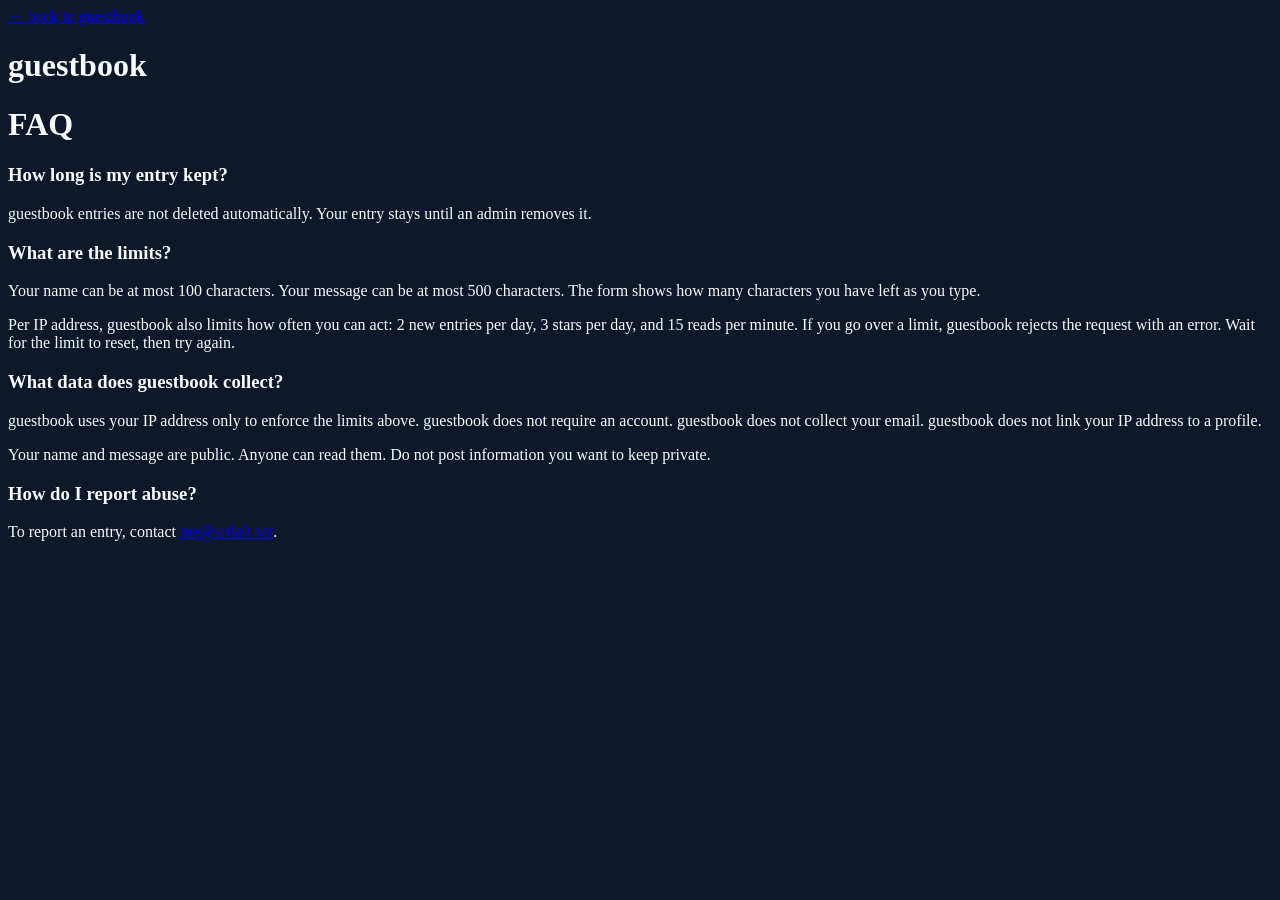
==== faq.html @ 1a94d4bb "fix critical stored XSS and gateway-IP rate-limit bug, add name/message length limits with live coun" ====
<!DOCTYPE html>
<html lang="en">

<head>
    <meta charset="UTF-8">
    <meta name="viewport" content="width=device-width, initial-scale=1.0">

    <meta property="og:title" content="guestbook | FAQ">
    <meta property="og:description" content="posting limits and data policy for guestbook.">
    <meta property="og:site_name" content="guestbook">
    <meta property="og:image" content="https://arda0.net/assets/favicon">
    <meta property="og:url" content="https://arda0.net/guestbook/faq">
    <link rel="icon" href="/assets/favicon">

    <title>guestbook | FAQ</title>
    <script src="https://arda0.net/assets/tailwind.min.js"></script>
    <style>
        .glass {
            background: rgba(255, 255, 255, 0.05);
            backdrop-filter: blur(10px);
        }

        body {
            background: #0f172a;
            color: #f8fafc;
        }
    </style>
</head>

<header class="w-full max-w-2xl mx-auto px-4 py-8 flex justify-between items-end">
    <div class="flex flex-col gap-1">
        <a href="/guestbook/" target="_self"
            class="text-[10px] font-bold text-blue-400 hover:text-blue-300 transition-colors tracking-[0.2em] uppercase flex items-center gap-2">
            <span>←</span> back to guestbook
        </a>
        <h1 class="text-3xl font-black text-white tracking-tight">
            guest<span class="text-blue-500">book</span>
        </h1>
    </div>
</header>

<div class="max-w-2xl mx-auto px-4 mb-8">
    <div class="h-[1px] w-full bg-gradient-to-r from-transparent via-slate-800 to-transparent"></div>
</div>

<main class="text-slate-200 p-4 flex justify-center">
    <div class="max-w-lg w-full space-y-4 pb-16">
        <header class="mb-4 text-center">
            <h1 class="text-2xl font-extrabold text-white tracking-tight mb-2">FAQ</h1>
            <div class="h-1 w-12 bg-blue-500 mx-auto rounded-full"></div>
        </header>

        <div class="glass-panel p-6 rounded-2xl shadow-2xl border border-slate-800 bg-slate-900/40 space-y-2">
            <h3 class="text-[10px] font-bold text-blue-400 uppercase tracking-widest">How long is my entry kept?</h3>
            <p class="text-slate-300 text-sm leading-relaxed">
                guestbook entries are not deleted automatically. Your entry stays until an admin removes it.
            </p>
        </div>

        <div class="glass-panel p-6 rounded-2xl shadow-2xl border border-slate-800 bg-slate-900/40 space-y-2">
            <h3 class="text-[10px] font-bold text-blue-400 uppercase tracking-widest">What are the limits?</h3>
            <p class="text-slate-300 text-sm leading-relaxed">
                Your name can be at most 100 characters. Your message can be at most 500 characters. The form
                shows how many characters you have left as you type.
            </p>
            <p class="text-slate-300 text-sm leading-relaxed">
                Per IP address, guestbook also limits how often you can act: 2 new entries per day, 3 stars per
                day, and 15 reads per minute. If you go over a limit, guestbook rejects the request with an
                error. Wait for the limit to reset, then try again.
            </p>
        </div>

        <div class="glass-panel p-6 rounded-2xl shadow-2xl border border-slate-800 bg-slate-900/40 space-y-2">
            <h3 class="text-[10px] font-bold text-blue-400 uppercase tracking-widest">What data does guestbook collect?</h3>
            <p class="text-slate-300 text-sm leading-relaxed">
                guestbook uses your IP address only to enforce the limits above. guestbook does not require an
                account. guestbook does not collect your email. guestbook does not link your IP address to a
                profile.
            </p>
            <p class="text-slate-300 text-sm leading-relaxed">
                Your name and message are public. Anyone can read them. Do not post information you want to
                keep private.
            </p>
        </div>

        <div class="glass-panel p-6 rounded-2xl shadow-2xl border border-slate-800 bg-slate-900/40 space-y-2">
            <h3 class="text-[10px] font-bold text-blue-400 uppercase tracking-widest">How do I report abuse?</h3>
            <p class="text-slate-300 text-sm leading-relaxed">
                To report an entry, contact
                <a href="mailto:me@arda0.net" class="text-blue-400 hover:text-blue-300 transition-colors">me@arda0.net</a>.
            </p>
        </div>
    </div>
</main>

</html>
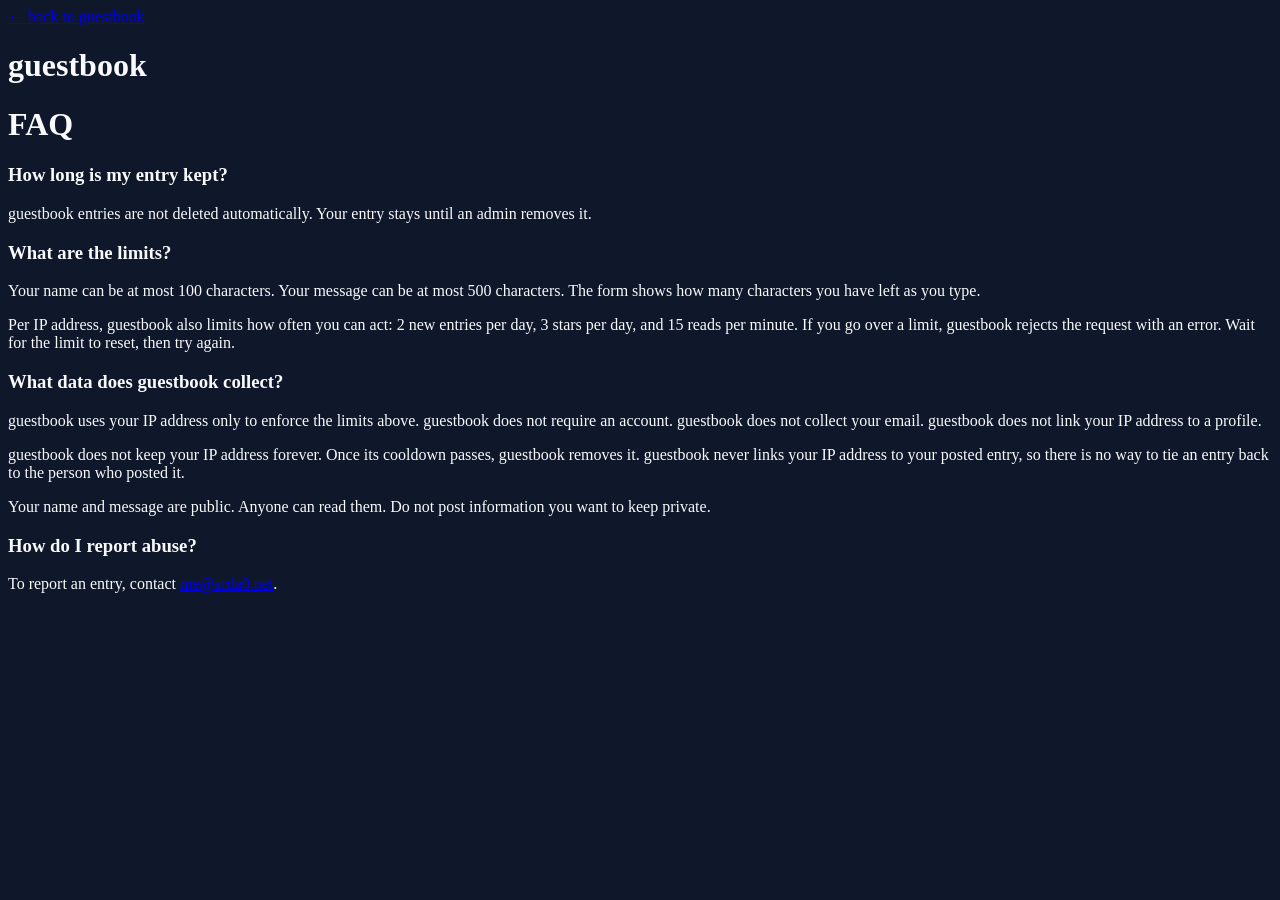
==== commit 36ad8f2f: "Add IP retention and no-content-linkage disclosure to FAQ - states IP addresses aren't kept forever," ====
--- a/faq.html
+++ b/faq.html
@@ -50,16 +50,21 @@
             <div class="h-1 w-12 bg-blue-500 mx-auto rounded-full"></div>
         </header>
 
-        <div class="glass-panel p-6 rounded-2xl shadow-2xl border border-slate-800 bg-slate-900/40 space-y-2">
-            <h3 class="text-[10px] font-bold text-blue-400 uppercase tracking-widest">How long is my entry kept?</h3>
-            <p class="text-slate-300 text-sm leading-relaxed">
+        <div id="faq-list" class="space-y-4"></div>
+    </div>
+</main>
+
+<script>
+    const faqs = [
+        {
+            q: 'How long is my entry kept?',
+            a: `<p class="text-slate-300 text-sm leading-relaxed">
                 guestbook entries are not deleted automatically. Your entry stays until an admin removes it.
-            </p>
-        </div>
-
-        <div class="glass-panel p-6 rounded-2xl shadow-2xl border border-slate-800 bg-slate-900/40 space-y-2">
-            <h3 class="text-[10px] font-bold text-blue-400 uppercase tracking-widest">What are the limits?</h3>
-            <p class="text-slate-300 text-sm leading-relaxed">
+            </p>`,
+        },
+        {
+            q: 'What are the limits?',
+            a: `<p class="text-slate-300 text-sm leading-relaxed">
                 Your name can be at most 100 characters. Your message can be at most 500 characters. The form
                 shows how many characters you have left as you type.
             </p>
@@ -67,30 +72,50 @@
                 Per IP address, guestbook also limits how often you can act: 2 new entries per day, 3 stars per
                 day, and 15 reads per minute. If you go over a limit, guestbook rejects the request with an
                 error. Wait for the limit to reset, then try again.
-            </p>
-        </div>
-
-        <div class="glass-panel p-6 rounded-2xl shadow-2xl border border-slate-800 bg-slate-900/40 space-y-2">
-            <h3 class="text-[10px] font-bold text-blue-400 uppercase tracking-widest">What data does guestbook collect?</h3>
-            <p class="text-slate-300 text-sm leading-relaxed">
+            </p>`,
+        },
+        {
+            q: 'What data does guestbook collect?',
+            a: `<p class="text-slate-300 text-sm leading-relaxed">
                 guestbook uses your IP address only to enforce the limits above. guestbook does not require an
                 account. guestbook does not collect your email. guestbook does not link your IP address to a
                 profile.
             </p>
             <p class="text-slate-300 text-sm leading-relaxed">
+                guestbook does not keep your IP address forever. Once its cooldown passes, guestbook removes it.
+                guestbook never links your IP address to your posted entry, so there is no way to tie an entry
+                back to the person who posted it.
+            </p>
+            <p class="text-slate-300 text-sm leading-relaxed">
                 Your name and message are public. Anyone can read them. Do not post information you want to
                 keep private.
-            </p>
-        </div>
-
-        <div class="glass-panel p-6 rounded-2xl shadow-2xl border border-slate-800 bg-slate-900/40 space-y-2">
-            <h3 class="text-[10px] font-bold text-blue-400 uppercase tracking-widest">How do I report abuse?</h3>
-            <p class="text-slate-300 text-sm leading-relaxed">
+            </p>`,
+        },
+        {
+            q: 'How do I report abuse?',
+            a: `<p class="text-slate-300 text-sm leading-relaxed">
                 To report an entry, contact
                 <a href="mailto:me@arda0.net" class="text-blue-400 hover:text-blue-300 transition-colors">me@arda0.net</a>.
-            </p>
-        </div>
-    </div>
-</main>
+            </p>`,
+        },
+    ];
+
+    const faqList = document.getElementById('faq-list');
+
+    // faqs is a fixed, hardcoded array above (not user input), so building the
+    // answer body via innerHTML here is safe.
+    faqs.forEach(f => {
+        const card = document.createElement('div');
+        card.className = 'glass-panel p-6 rounded-2xl shadow-2xl border border-slate-800 bg-slate-900/40 space-y-2';
+
+        const h3 = document.createElement('h3');
+        h3.className = 'text-[10px] font-bold text-blue-400 uppercase tracking-widest';
+        h3.textContent = f.q;
+
+        card.appendChild(h3);
+        card.insertAdjacentHTML('beforeend', f.a);
+        faqList.appendChild(card);
+    });
+</script>
 
 </html>
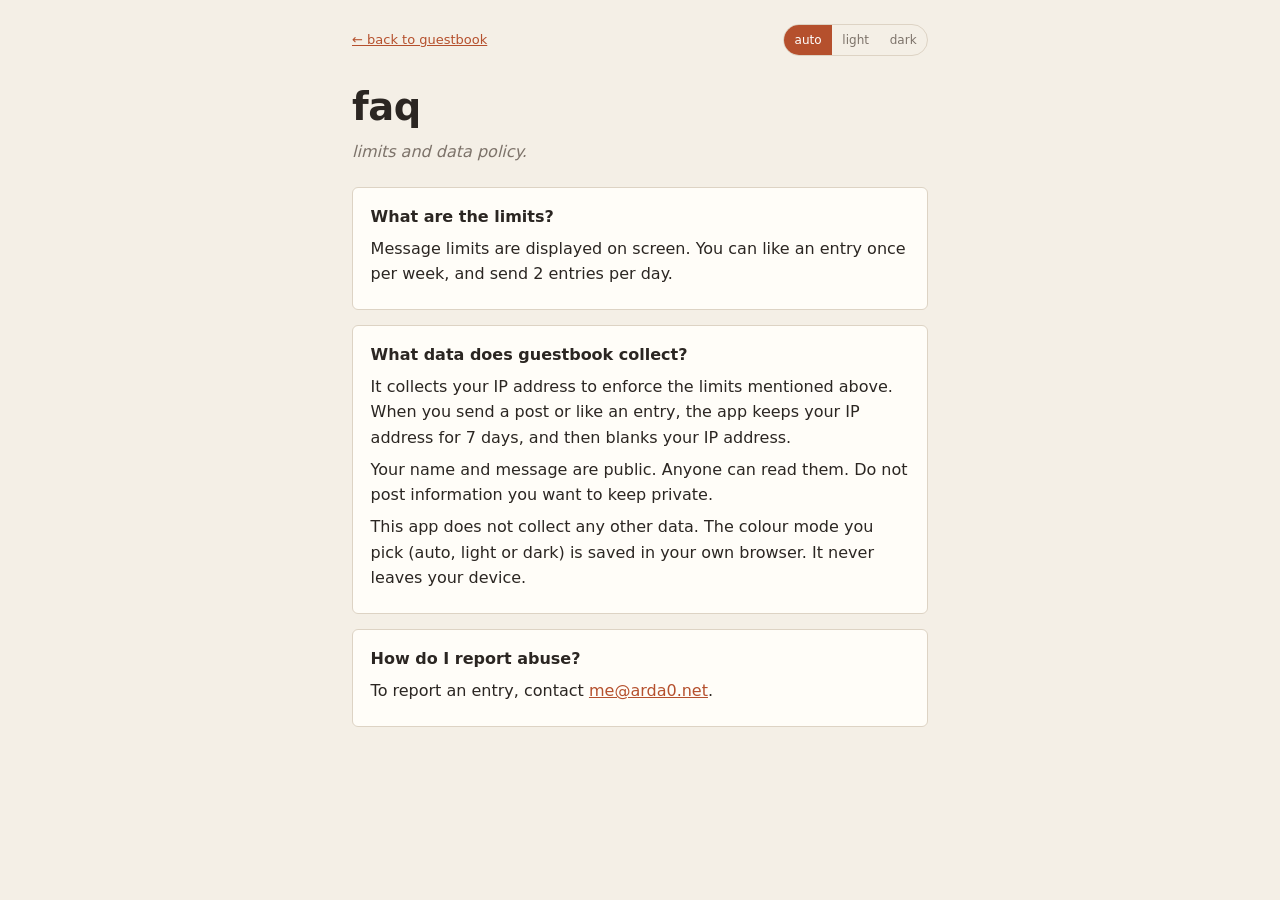
==== commit ea0d3142: "v1.0.0 * revamped look * added color modes * added proper limit enforcement" ====
--- a/faq.html
+++ b/faq.html
@@ -1,121 +1,36 @@
 <!DOCTYPE html>
 <html lang="en">
+<head>
+<meta charset="UTF-8">
+<meta name="viewport" content="width=device-width, initial-scale=1">
+<meta name="color-scheme" content="light dark">
+<meta name="darkreader-lock">
+<meta property="og:title" content="guestbook">
+<meta property="og:description" content="i made this at 3am pls sign it means a lot to me :')">
+<meta property="og:site_name" content="guestbook">
+<meta property="og:image" content="https://arda0.net/assets/favicon">
+<meta property="og:url" content="https://arda0.net/guestbook/faq">
+<link rel="icon" href="/assets/favicon">
+<title>guestbook | faq</title>
+<link rel="stylesheet" href="static/theme.css?v=7">
+<script src="static/theme.js?v=7"></script>
+</head>
+<body>
+<main>
+<div class="top"><a href="/guestbook/">&larr; back to guestbook</a><div class="theme" role="group" aria-label="colour mode"><button type="button" data-mode="auto" aria-pressed="true">auto</button><button type="button" data-mode="light" aria-pressed="false">light</button><button type="button" data-mode="dark" aria-pressed="false">dark</button></div></div>
+<h1>faq</h1>
+<p class="sub">limits and data policy.</p>
 
-<head>
-    <meta charset="UTF-8">
-    <meta name="viewport" content="width=device-width, initial-scale=1.0">
+<section class="qa"><h2>What are the limits?</h2>
+<p>Message limits are displayed on screen. You can like an entry once per week, and send 2 entries per day.</p></section>
 
-    <meta property="og:title" content="guestbook | FAQ">
-    <meta property="og:description" content="posting limits and data policy for guestbook.">
-    <meta property="og:site_name" content="guestbook">
-    <meta property="og:image" content="https://arda0.net/assets/favicon">
-    <meta property="og:url" content="https://arda0.net/guestbook/faq">
-    <link rel="icon" href="/assets/favicon">
+<section class="qa"><h2>What data does guestbook collect?</h2>
+<p>It collects your IP address to enforce the limits mentioned above. When you send a post or like an entry, the app keeps your IP address for 7 days, and then blanks your IP address.</p>
+<p>Your name and message are public. Anyone can read them. Do not post information you want to keep private.</p>
+<p>This app does not collect any other data. The colour mode you pick (auto, light or dark) is saved in your own browser. It never leaves your device.</p></section>
 
-    <title>guestbook | FAQ</title>
-    <script src="https://arda0.net/assets/tailwind.min.js"></script>
-    <style>
-        .glass {
-            background: rgba(255, 255, 255, 0.05);
-            backdrop-filter: blur(10px);
-        }
-
-        body {
-            background: #0f172a;
-            color: #f8fafc;
-        }
-    </style>
-</head>
-
-<header class="w-full max-w-2xl mx-auto px-4 py-8 flex justify-between items-end">
-    <div class="flex flex-col gap-1">
-        <a href="/guestbook/" target="_self"
-            class="text-[10px] font-bold text-blue-400 hover:text-blue-300 transition-colors tracking-[0.2em] uppercase flex items-center gap-2">
-            <span>←</span> back to guestbook
-        </a>
-        <h1 class="text-3xl font-black text-white tracking-tight">
-            guest<span class="text-blue-500">book</span>
-        </h1>
-    </div>
-</header>
-
-<div class="max-w-2xl mx-auto px-4 mb-8">
-    <div class="h-[1px] w-full bg-gradient-to-r from-transparent via-slate-800 to-transparent"></div>
-</div>
-
-<main class="text-slate-200 p-4 flex justify-center">
-    <div class="max-w-lg w-full space-y-4 pb-16">
-        <header class="mb-4 text-center">
-            <h1 class="text-2xl font-extrabold text-white tracking-tight mb-2">FAQ</h1>
-            <div class="h-1 w-12 bg-blue-500 mx-auto rounded-full"></div>
-        </header>
-
-        <div id="faq-list" class="space-y-4"></div>
-    </div>
+<section class="qa"><h2>How do I report abuse?</h2>
+<p>To report an entry, contact <a href="mailto:me@arda0.net">me@arda0.net</a>.</p></section>
 </main>
-
-<script>
-    const faqs = [
-        {
-            q: 'How long is my entry kept?',
-            a: `<p class="text-slate-300 text-sm leading-relaxed">
-                guestbook entries are not deleted automatically. Your entry stays until an admin removes it.
-            </p>`,
-        },
-        {
-            q: 'What are the limits?',
-            a: `<p class="text-slate-300 text-sm leading-relaxed">
-                Your name can be at most 100 characters. Your message can be at most 500 characters. The form
-                shows how many characters you have left as you type.
-            </p>
-            <p class="text-slate-300 text-sm leading-relaxed">
-                Per IP address, guestbook also limits how often you can act: 2 new entries per day, 3 stars per
-                day, and 15 reads per minute. If you go over a limit, guestbook rejects the request with an
-                error. Wait for the limit to reset, then try again.
-            </p>`,
-        },
-        {
-            q: 'What data does guestbook collect?',
-            a: `<p class="text-slate-300 text-sm leading-relaxed">
-                guestbook uses your IP address only to enforce the limits above. guestbook does not require an
-                account. guestbook does not collect your email. guestbook does not link your IP address to a
-                profile.
-            </p>
-            <p class="text-slate-300 text-sm leading-relaxed">
-                guestbook does not keep your IP address forever. Once its cooldown passes, guestbook removes it.
-                guestbook never links your IP address to your posted entry, so there is no way to tie an entry
-                back to the person who posted it.
-            </p>
-            <p class="text-slate-300 text-sm leading-relaxed">
-                Your name and message are public. Anyone can read them. Do not post information you want to
-                keep private.
-            </p>`,
-        },
-        {
-            q: 'How do I report abuse?',
-            a: `<p class="text-slate-300 text-sm leading-relaxed">
-                To report an entry, contact
-                <a href="mailto:me@arda0.net" class="text-blue-400 hover:text-blue-300 transition-colors">me@arda0.net</a>.
-            </p>`,
-        },
-    ];
-
-    const faqList = document.getElementById('faq-list');
-
-    // faqs is a fixed, hardcoded array above (not user input), so building the
-    // answer body via innerHTML here is safe.
-    faqs.forEach(f => {
-        const card = document.createElement('div');
-        card.className = 'glass-panel p-6 rounded-2xl shadow-2xl border border-slate-800 bg-slate-900/40 space-y-2';
-
-        const h3 = document.createElement('h3');
-        h3.className = 'text-[10px] font-bold text-blue-400 uppercase tracking-widest';
-        h3.textContent = f.q;
-
-        card.appendChild(h3);
-        card.insertAdjacentHTML('beforeend', f.a);
-        faqList.appendChild(card);
-    });
-</script>
-
+</body>
 </html>
--- a/static/theme.css
+++ b/static/theme.css
@@ -0,0 +1,78 @@
+@font-face { font-family:'Lato'; font-style:normal; font-weight:400; font-display:swap; src:url(/assets/fonts/lato-latin-400-normal.woff2) format('woff2'); unicode-range:U+0000-00FF,U+0131,U+0152-0153,U+02BB-02BC,U+02C6,U+02DA,U+02DC,U+2000-206F,U+2074,U+20AC,U+2122,U+2191,U+2193,U+2212,U+2215,U+FEFF,U+FFFD; }
+@font-face { font-family:'Lato'; font-style:normal; font-weight:400; font-display:swap; src:url(/assets/fonts/lato-latin-ext-400-normal.woff2) format('woff2'); unicode-range:U+0100-02BA,U+02BD-02C5,U+02C7-02CC,U+02CE-02D7,U+02DD-02FF,U+0304,U+0308,U+0329,U+1D00-1DBF,U+1E00-1E9F,U+1EF2-1EFF,U+2020,U+20A0-20AB,U+20AD-20C0,U+2113,U+2C60-2C7F,U+A720-A7FF; }
+@font-face { font-family:'Lato'; font-style:normal; font-weight:700; font-display:swap; src:url(/assets/fonts/lato-latin-700-normal.woff2) format('woff2'); unicode-range:U+0000-00FF,U+0131,U+0152-0153,U+02BB-02BC,U+02C6,U+02DA,U+02DC,U+2000-206F,U+2074,U+20AC,U+2122,U+2191,U+2193,U+2212,U+2215,U+FEFF,U+FFFD; }
+@font-face { font-family:'Lato'; font-style:normal; font-weight:700; font-display:swap; src:url(/assets/fonts/lato-latin-ext-700-normal.woff2) format('woff2'); unicode-range:U+0100-02BA,U+02BD-02C5,U+02C7-02CC,U+02CE-02D7,U+02DD-02FF,U+0304,U+0308,U+0329,U+1D00-1DBF,U+1E00-1E9F,U+1EF2-1EFF,U+2020,U+20A0-20AB,U+20AD-20C0,U+2113,U+2C60-2C7F,U+A720-A7FF; }
+@font-face { font-family:'Lato'; font-style:italic; font-weight:400; font-display:swap; src:url(/assets/fonts/lato-latin-400-italic.woff2) format('woff2'); unicode-range:U+0000-00FF,U+0131,U+0152-0153,U+02BB-02BC,U+02C6,U+02DA,U+02DC,U+2000-206F,U+2074,U+20AC,U+2122,U+2191,U+2193,U+2212,U+2215,U+FEFF,U+FFFD; }
+@font-face { font-family:'Lato'; font-style:italic; font-weight:400; font-display:swap; src:url(/assets/fonts/lato-latin-ext-400-italic.woff2) format('woff2'); unicode-range:U+0100-02BA,U+02BD-02C5,U+02C7-02CC,U+02CE-02D7,U+02DD-02FF,U+0304,U+0308,U+0329,U+1D00-1DBF,U+1E00-1E9F,U+1EF2-1EFF,U+2020,U+20A0-20AB,U+20AD-20C0,U+2113,U+2C60-2C7F,U+A720-A7FF; }
+
+/* ---------------------------------------------------------------- palette
+   Light is the default. Dark applies when <html data-theme="dark"> (set by theme.js).
+   To change the dark colours, edit only the second block. */
+:root {
+  --bg:#f4efe6; --card:#fffdf8; --field:#ffffff; --ink:#2b2622; --mute:#7d736a; --line:#ddd3c4;
+  --acc:#b5502d; --on-acc:#ffffff; --heart:#c8374f; --over:#c0392b;
+}
+:root[data-theme="dark"] {
+  --bg:#181a1b; --card:#1e2123; --field:#1b1d1e; --ink:#e8e6e3; --mute:#a39e95; --line:#363b3d;
+  --acc:#e0794f; --on-acc:#181a1b; --heart:#ee6a82; --over:#ff7b6b;
+}
+
+* { box-sizing:border-box; }
+body { margin:0; background:var(--bg); color:var(--ink); font:16px/1.6 Lato, system-ui, sans-serif; }
+main { max-width:38rem; margin:0 auto; padding:1.5rem 1rem 3rem; }
+a { color:var(--acc); }
+.top { display:flex; justify-content:space-between; align-items:center; gap:1rem; font-size:13px; }
+.top nav { display:flex; gap:1rem; align-items:center; }
+h1 { margin:1.2rem 0 .1rem; font-size:2.4rem; font-weight:700; letter-spacing:-.01em; }
+.titlerow { display:flex; justify-content:space-between; align-items:baseline; gap:1rem; font-size:13px; }
+.sub { margin:0 0 1.4rem; color:var(--mute); font-style:italic; }
+
+.theme { display:inline-flex; border:1px solid var(--line); border-radius:999px; overflow:hidden; }
+.theme button { background:none; border:0; color:var(--mute); font:inherit; font-size:12px; padding:.3rem .65rem; cursor:pointer; min-height:1.9rem; }
+.theme button[aria-pressed="true"] { background:var(--acc); color:var(--on-acc); }
+
+form, .entry, .qa { background:var(--card); border:1px solid var(--line); border-radius:6px; padding:1rem 1.1rem; }
+form { display:grid; gap:.3rem; margin-bottom:.6rem; }
+input, textarea { font:inherit; font-size:15px; padding:.55rem .7rem; border:1px solid var(--line); border-radius:4px; background:var(--field); color:var(--ink); width:100%; }
+input:focus, textarea:focus { outline:2px solid var(--acc); outline-offset:-1px; }
+.cnt { justify-self:end; font-size:11px; color:var(--mute); } .cnt.over { color:var(--over); }
+form button { justify-self:start; margin-top:.3rem; font:700 14px Lato, system-ui, sans-serif; padding:.6rem 1.2rem; background:var(--acc); color:var(--on-acc); border:0; border-radius:4px; cursor:pointer; min-height:2.6rem; }
+.status { min-height:1.4rem; margin:0 0 .9rem; font-size:13px; color:var(--mute); }
+
+#feed { display:grid; gap:.9rem; }
+.entry header { display:flex; justify-content:space-between; gap:.8rem; align-items:baseline; }
+.entry .n { font-weight:700; overflow-wrap:anywhere; }
+.entry .d { font-size:12px; color:var(--mute); white-space:nowrap; }
+.entry p { margin:.5rem 0; white-space:pre-wrap; overflow-wrap:anywhere; }
+.foot { display:flex; justify-content:space-between; align-items:center; }
+.eid { color:var(--mute); font-size:12px; opacity:.75; }
+.heart { background:none; border:0; padding:.3rem .2rem; font:inherit; font-size:13px; color:var(--mute); cursor:pointer; min-height:2rem; }
+.heart:hover:not(:disabled) { color:var(--heart); }
+.heart.on { color:var(--heart); }
+.heart:disabled { cursor:default; }
+
+.pager { display:flex; justify-content:space-between; align-items:center; margin-top:1.4rem; font-size:13px; color:var(--mute); }
+.pager button { background:none; border:0; color:var(--acc); font:inherit; cursor:pointer; padding:.6rem .2rem; }
+.pager button:disabled { color:var(--line); cursor:default; }
+
+.qa { margin-bottom:.9rem; }
+.qa h2 { margin:0 0 .4rem; font-size:1rem; }
+.qa p { margin:.4rem 0; }
+
+/* The colours fade by animating the palette variables themselves, so every element follows the
+   same value at the same time. theme.js sets .theme-fade for a moment after the visitor changes
+   the mode, so the first paint and hover effects are not slowed down. Browsers without @property
+   support (before Chrome 85, Safari 16.4, Firefox 128) switch instantly. The fade also runs with
+   "reduce motion" on: it moves nothing, and an abrupt flash between light and dark is the harder
+   thing on the eyes. */
+@property --bg { syntax:'<color>'; inherits:true; initial-value:transparent; }
+@property --card { syntax:'<color>'; inherits:true; initial-value:transparent; }
+@property --field { syntax:'<color>'; inherits:true; initial-value:transparent; }
+@property --ink { syntax:'<color>'; inherits:true; initial-value:transparent; }
+@property --mute { syntax:'<color>'; inherits:true; initial-value:transparent; }
+@property --line { syntax:'<color>'; inherits:true; initial-value:transparent; }
+@property --acc { syntax:'<color>'; inherits:true; initial-value:transparent; }
+@property --on-acc { syntax:'<color>'; inherits:true; initial-value:transparent; }
+@property --heart { syntax:'<color>'; inherits:true; initial-value:transparent; }
+@property --over { syntax:'<color>'; inherits:true; initial-value:transparent; }
+:root.theme-fade { transition: --bg .3s ease, --card .3s ease, --field .3s ease, --ink .3s ease, --mute .3s ease, --line .3s ease, --acc .3s ease, --on-acc .3s ease, --heart .3s ease, --over .3s ease; }
